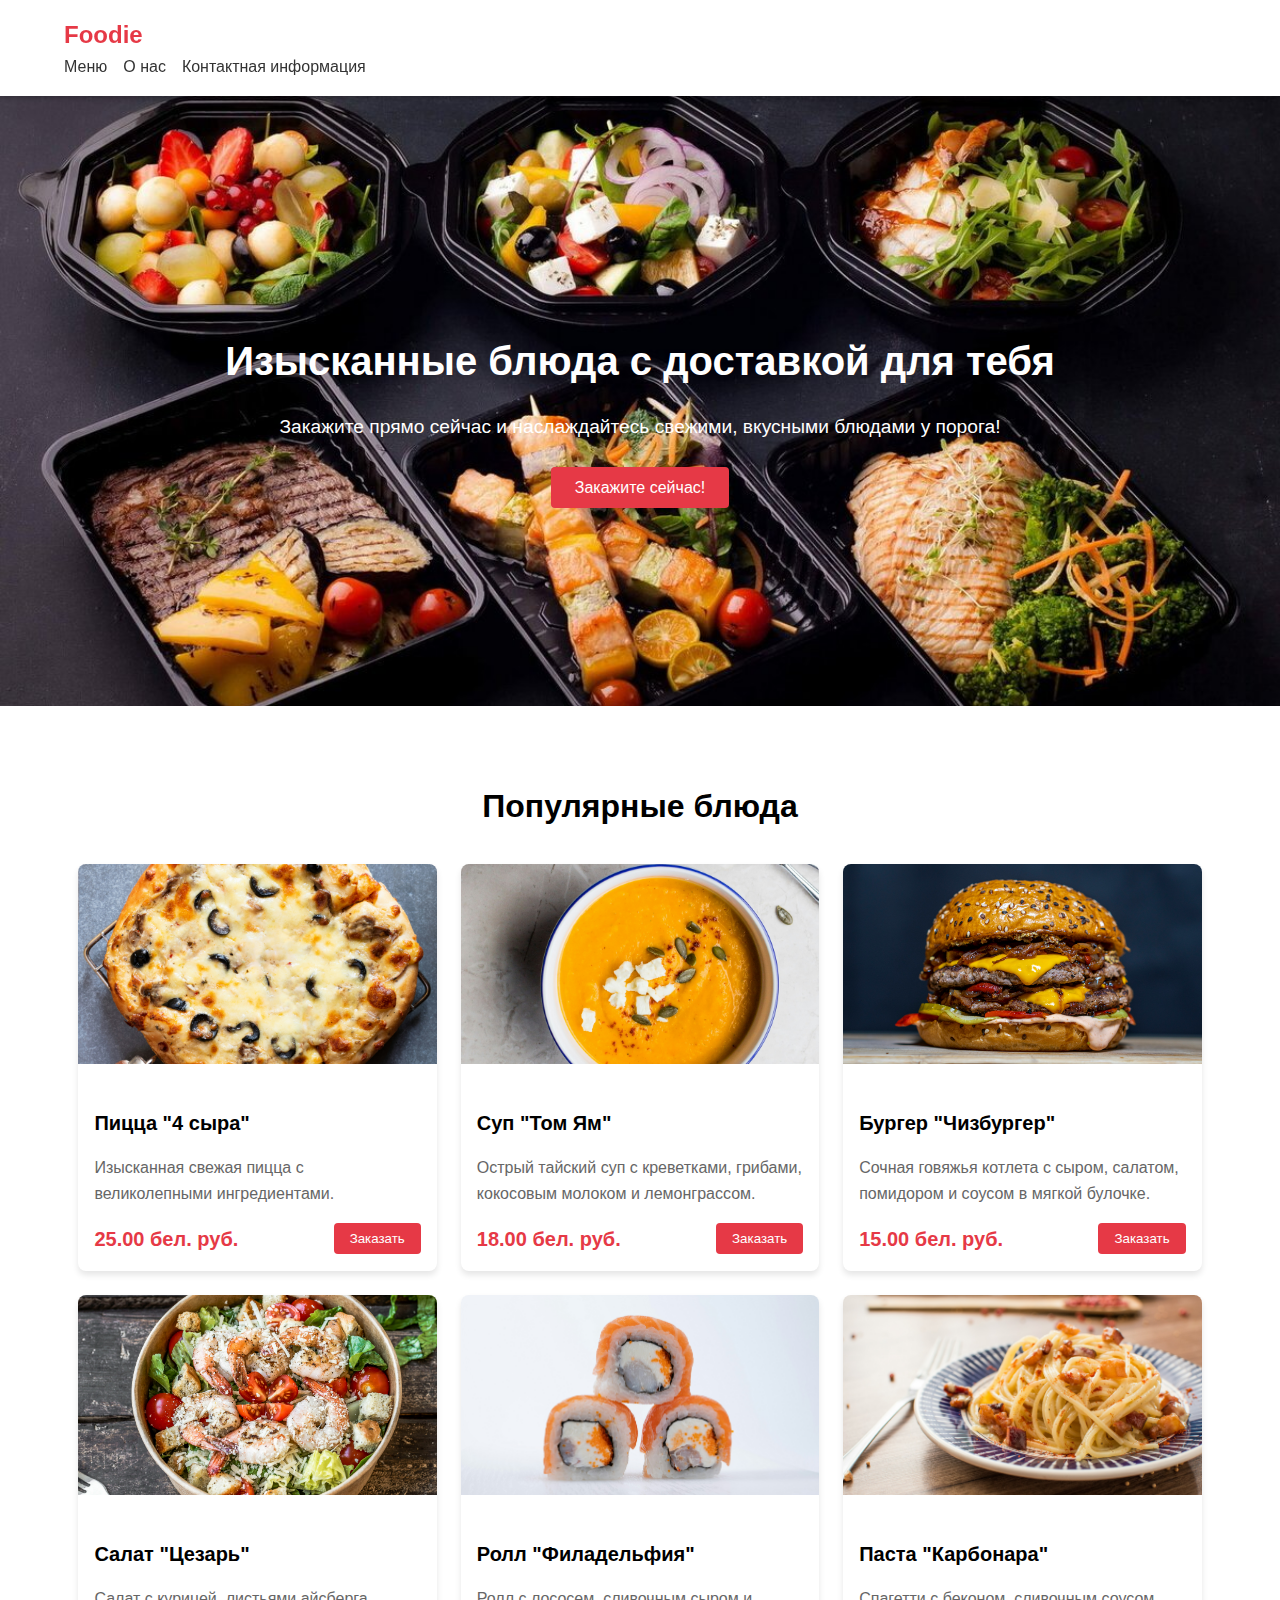
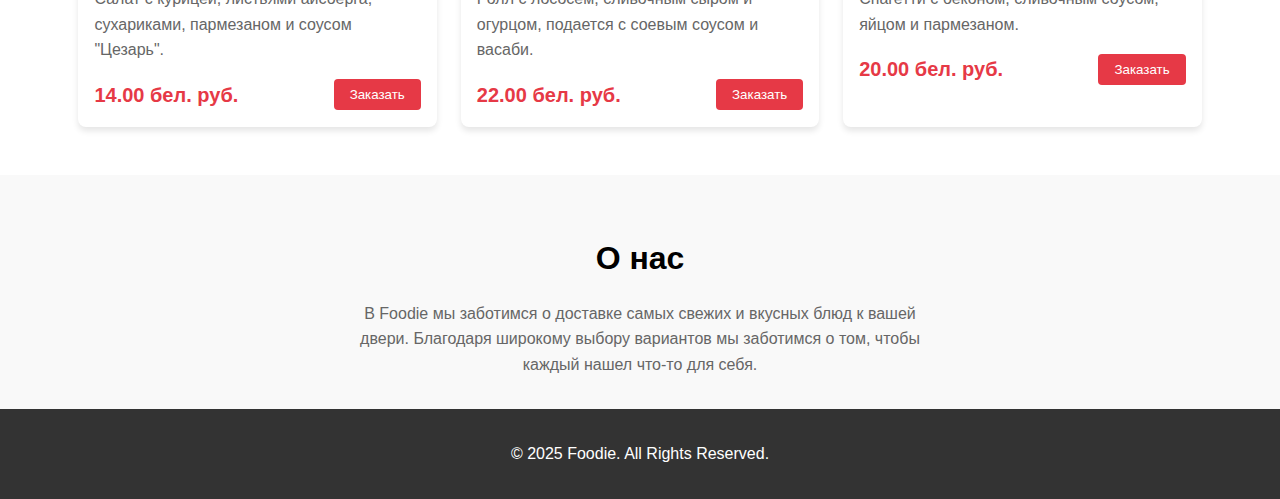
==== website/index.html @ 25d81d18 "Добавлена иконка и подключена к файлу html" ====
<!DOCTYPE html>
<html lang="en">
<head>
    <meta charset="UTF-8">
    <meta name="viewport" content="width=device-width, initial-scale=1.0">
    <title>Доставка еды</title>
    <link rel="stylesheet" href="style.css">
    <link rel="icon" href="favicon.ico" type="image/x-icon">
</head>
<body class="bg-gray-50 font-sans"><!---->
    <!-- Header -->
    <header class="header">
        <div class="container">
            <a href="#" class="logo">Foodie</a>
            <nav class="nav">
                <a href="#menu">Меню</a>
                <a href="#about">О нас</a>
                <a href="#contact">Контактная информация</a>
            </nav>

            
            <!--<a href="#" class="menu-btn">Menu</a>-->
        </div>
    </header>

    <!-- Hero Section -->
    <section class="hero">
        <div class="container">
            <h1>Изысканные блюда с доставкой для тебя</h1>
            <p>Закажите прямо сейчас и наслаждайтесь свежими, вкусными блюдами у порога!</p>
            <a href="#menu" class="order-now">Закажите сейчас!</a>
        </div>
    </section>

    <!-- Popular Dishes -->
    <section id="menu" class="popular-dishes">
        <div class="container">
            <h2>Популярные блюда</h2>
            <div class="dishes-grid">
                <!-- Card Example -->
                <div class="card">
                    <img src="/website/assets/images/cheese_pizza.jpg" alt='Пицца "4 сыра"'>
                    <div class="card-content">
                        <h3>Пицца "4 сыра"</h3>
                        <p>Изысканная свежая пицца с великолепными ингредиентами.</p>
                        <div class="card-footer">
                            <span class="price">25.00 бел. руб.</span>
                            <button class="add-to-cart">Заказать</button>
                        </div>
                    </div>
                </div>

                <div class="card">
                    <img src="/website/assets/images/tom_yam_soup.jpg" alt='Суп "Том Ям"'>
                    <div class="card-content">
                        <h3>Суп "Том Ям"</h3>
                        <p>Острый тайский суп с креветками, грибами, кокосовым молоком и лемонграссом.</p>
                        <div class="card-footer">
                            <span class="price">18.00 бел. руб.</span>
                            <button class="add-to-cart">Заказать</button>
                        </div>
                    </div>
                </div>

                <div class="card">
                    <img src="/website/assets/images/cheeseburger.jpg" alt='Бургер "Чизбургер"'>
                    <div class="card-content">
                        <h3>Бургер "Чизбургер"</h3>
                        <p>Сочная говяжья котлета с сыром, салатом, помидором и соусом в мягкой булочке.</p>
                        <div class="card-footer">
                            <span class="price">15.00 бел. руб.</span>
                            <button class="add-to-cart">Заказать</button>
                        </div>
                    </div>
                </div>
                <div class="card">
                    <img src="/website/assets/images/caesar_salad.jpg" alt='Салат "Цезарь"'>
                    <div class="card-content">
                        <h3>Салат "Цезарь"</h3>
                        <p>Салат с курицей, листьями айсберга, сухариками, пармезаном и соусом "Цезарь".</p>
                        <div class="card-footer">
                            <span class="price">14.00 бел. руб.</span>
                            <button class="add-to-cart">Заказать</button>
                        </div>
                    </div>
                </div>
                <div class="card">
                    <img src="/website/assets/images/philadelphia.jpg" alt='Ролл "Филадельфия"'>
                    <div class="card-content">
                        <h3>Ролл "Филадельфия"</h3>
                        <p>Ролл с лососем, сливочным сыром и огурцом, подается с соевым соусом и васаби.</p>
                        <div class="card-footer">
                            <span class="price">22.00 бел. руб.</span>
                            <button class="add-to-cart">Заказать</button>
                        </div>
                    </div>
                </div>
                <div class="card">
                    <img src="/website/assets/images/carbonara.jpg" alt='Паста "Карбонара"'>
                    <div class="card-content">
                        <h3>Паста "Карбонара"</h3>
                        <p>Спагетти с беконом, сливочным соусом, яйцом и пармезаном.</p>
                        <div class="card-footer">
                            <span class="price">20.00 бел. руб.</span>
                            <button class="add-to-cart">Заказать</button>
                        </div>
                    </div>
                </div>
            </div>
        </div>
    </section>

    <!-- About Section -->
    <section id="about" class="about">
        <div class="container">
            <h2>О нас</h2>
            <p>В Foodie мы заботимся о доставке самых свежих и вкусных блюд к вашей двери. Благодаря широкому выбору вариантов мы заботимся о том, чтобы каждый нашел что-то для себя.</p>
        </div>
    </section>

    <!-- Footer -->
    <footer class="footer">
        <div class="container">
            <p>&copy; 2025 Foodie. All Rights Reserved.</p>
        </div>
    </footer>
</body>
</html>
---- website/style.css ----
/* General Styles */
body {
    margin: 0;
    font-family: Arial, sans-serif;
    line-height: 1.6;
    background-color: #f9f9f9;
}

.container {
    width: 90%;
    max-width: 1200px;
    margin: 0 auto;
}

/* Header */
.header {
    background-color: #fff;
    box-shadow: 0 2px 4px rgba(0, 0, 0, 0.2);
    position: sticky;
    top: 0;
    z-index: 1000;
    padding: 1rem 0;
}

.header .logo {
    font-size: 1.5rem;
    font-weight: bold;
    color: #e63946;
    text-decoration: none;
}

.header .nav {
    display: flex;
    gap: 1rem;
}

.header .nav a {
    text-decoration: none;
    color: #333;
    transition: color 0.3s;
}

.header .nav a:hover {
    color: #e63946;
}

.header .menu-btn {
    display: none;
    background-color: #e63946;
    color: #fff;
    padding: 0.5rem 1rem;
    border-radius: 4px;
    text-decoration: none;
}

.account{
    display: fles;
    float: right;
}

/* Hero Section */
.hero {
    background: url('assets/images/main.jpg') no-repeat center center/cover; /*no-repeat center center/cover*/
    color: #fff;
    text-align: center;
    padding: 5rem 1rem;
    height: 50vh;
    display: flex;
    flex-direction: column;
    justify-content: center;
    align-items: center;
}

.hero h1 {
    font-size: 2.5rem;
    margin-bottom: 1rem;
}

.hero p {
    font-size: 1.2rem;
    margin-bottom: 2rem;
}

.hero .order-now {
    background-color: #e63946;
    color: #fff;
    padding: 0.75rem 1.5rem;
    border-radius: 4px;
    text-decoration: none;
    font-size: 1rem;
    transition: background-color 0.3s;
}

.hero .order-now:hover {
    background-color: #d62839;
}

/* Popular Dishes */
.popular-dishes {
    padding: 3rem 1rem;
    background-color: #fff;
}

.popular-dishes h2 {
    text-align: center;
    font-size: 2rem;
    margin-bottom: 2rem;
}

.dishes-grid {
    display: grid;
    grid-template-columns: repeat(auto-fit, minmax(300px, 1fr));
    gap: 1.5rem;
}

.card {
    background: #fff;
    box-shadow: 0 4px 6px rgba(0, 0, 0, 0.1);
    border-radius: 8px;
    overflow: hidden;
    transition: transform 0.3s;
}

.card:hover {
    transform: scale(1.05);
}

.card img {
    width: 100%;
    height: 200px;
    object-fit: cover;
}

.card-content {
    padding: 1rem;
}

.card-content h3 {
    font-size: 1.25rem;
    margin-bottom: 0.5rem;
}

.card-content p {
    color: #666;
    margin-bottom: 1rem;
}

.card-footer {
    display: flex;
    justify-content: space-between;
    align-items: center;
}

.card-footer .price {
    color: #e63946;
    font-weight: bold;
    font-size: 1.25rem;
}

.card-footer .add-to-cart {
    background-color: #e63946;
    color: #fff;
    padding: 0.5rem 1rem;
    border-radius: 4px;
    border: none;
    cursor: pointer;
    transition: background-color 0.3s;
}

.card-footer .add-to-cart:hover {
    background-color: #d62839;
}

/* About Section */
.about {
    padding: 2rem 1rem;
    background-color: #f9f9f9;
    text-align: center;
}

.about h2 {
    font-size: 2rem;
    margin-bottom: 1rem;
}

.about p {
    color: #666;
    max-width: 600px;
    margin: 0 auto;
}

/* Footer */
.footer {
    background-color: #333;
    color: #fff;
    padding: 1rem 0;
    text-align: center;
}
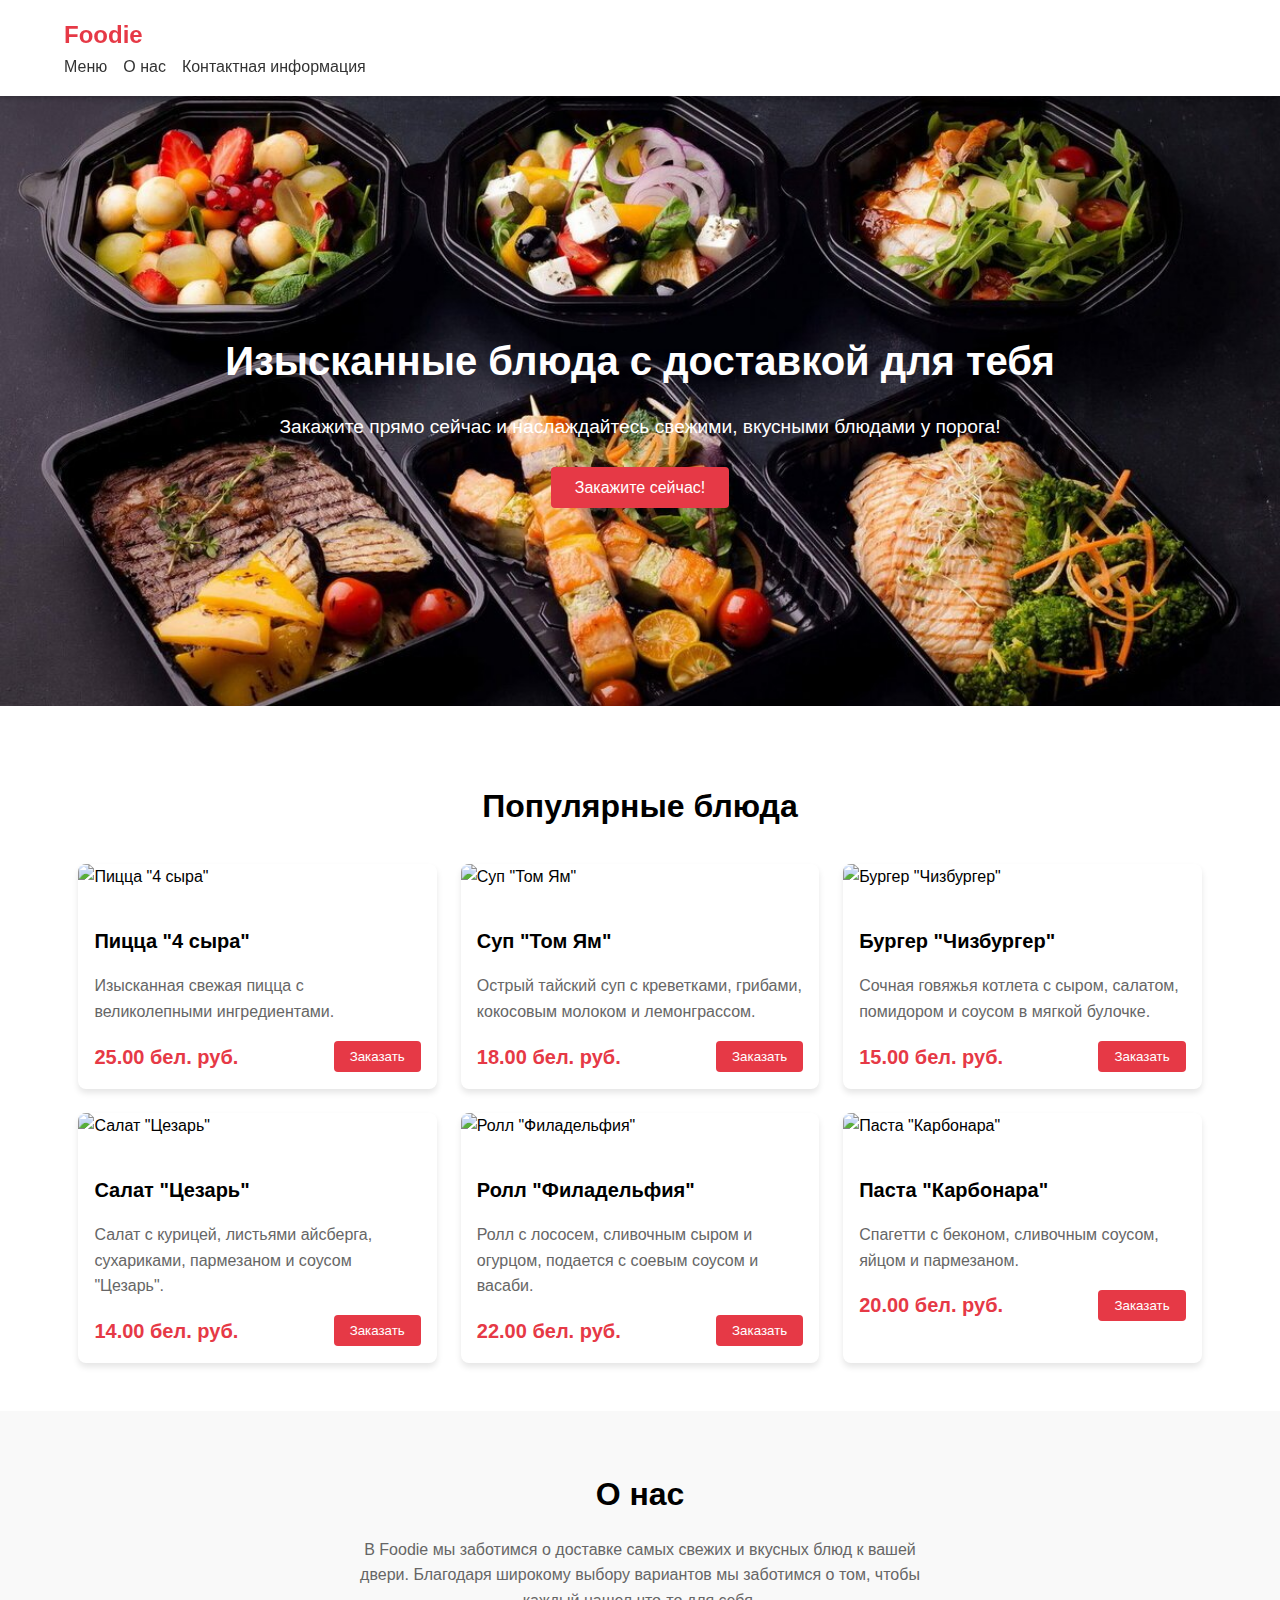
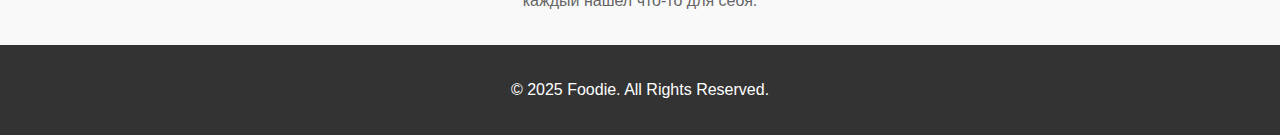
==== commit 1452eaa9: "Создание меню блюд без категорий просто подряд" ====
--- a/website/index.html
+++ b/website/index.html
@@ -6,6 +6,7 @@
     <title>Доставка еды</title>
     <link rel="stylesheet" href="style.css">
     <link rel="icon" href="favicon.ico" type="image/x-icon">
+    
 </head>
 <body class="bg-gray-50 font-sans"><!---->
     <!-- Header -->
@@ -13,7 +14,7 @@
         <div class="container">
             <a href="#" class="logo">Foodie</a>
             <nav class="nav">
-                <a href="#menu">Меню</a>
+                <a href="menu.html">Меню</a> <!-- Ссылка на другой HTML-файл -->
                 <a href="#about">О нас</a>
                 <a href="#contact">Контактная информация</a>
             </nav>
@@ -39,7 +40,8 @@
             <div class="dishes-grid">
                 <!-- Card Example -->
                 <div class="card">
-                    <img src="/website/assets/images/cheese_pizza.jpg" alt='Пицца "4 сыра"'>
+                    <img src="../assets/images/cheese_pizza.jpg" alt='Пицца "4 сыра"'>
+                    
                     <div class="card-content">
                         <h3>Пицца "4 сыра"</h3>
                         <p>Изысканная свежая пицца с великолепными ингредиентами.</p>
@@ -51,7 +53,7 @@
                 </div>
 
                 <div class="card">
-                    <img src="/website/assets/images/tom_yam_soup.jpg" alt='Суп "Том Ям"'>
+                    <img src="../assets/images/tom_yam_soup.jpg" alt='Суп "Том Ям"'>
                     <div class="card-content">
                         <h3>Суп "Том Ям"</h3>
                         <p>Острый тайский суп с креветками, грибами, кокосовым молоком и лемонграссом.</p>
@@ -63,7 +65,7 @@
                 </div>
 
                 <div class="card">
-                    <img src="/website/assets/images/cheeseburger.jpg" alt='Бургер "Чизбургер"'>
+                    <img src="../assets/images/cheeseburger.jpg" alt='Бургер "Чизбургер"'>
                     <div class="card-content">
                         <h3>Бургер "Чизбургер"</h3>
                         <p>Сочная говяжья котлета с сыром, салатом, помидором и соусом в мягкой булочке.</p>
@@ -74,7 +76,7 @@
                     </div>
                 </div>
                 <div class="card">
-                    <img src="/website/assets/images/caesar_salad.jpg" alt='Салат "Цезарь"'>
+                    <img src="../assets/images/caesar_salad.jpg" alt='Салат "Цезарь"'>
                     <div class="card-content">
                         <h3>Салат "Цезарь"</h3>
                         <p>Салат с курицей, листьями айсберга, сухариками, пармезаном и соусом "Цезарь".</p>
@@ -85,7 +87,7 @@
                     </div>
                 </div>
                 <div class="card">
-                    <img src="/website/assets/images/philadelphia.jpg" alt='Ролл "Филадельфия"'>
+                    <img src="../assets/images/philadelphia.jpg" alt='Ролл "Филадельфия"'>
                     <div class="card-content">
                         <h3>Ролл "Филадельфия"</h3>
                         <p>Ролл с лососем, сливочным сыром и огурцом, подается с соевым соусом и васаби.</p>
@@ -96,7 +98,7 @@
                     </div>
                 </div>
                 <div class="card">
-                    <img src="/website/assets/images/carbonara.jpg" alt='Паста "Карбонара"'>
+                    <img src="../assets/images/carbonara.jpg" alt='Паста "Карбонара"'>
                     <div class="card-content">
                         <h3>Паста "Карбонара"</h3>
                         <p>Спагетти с беконом, сливочным соусом, яйцом и пармезаном.</p>
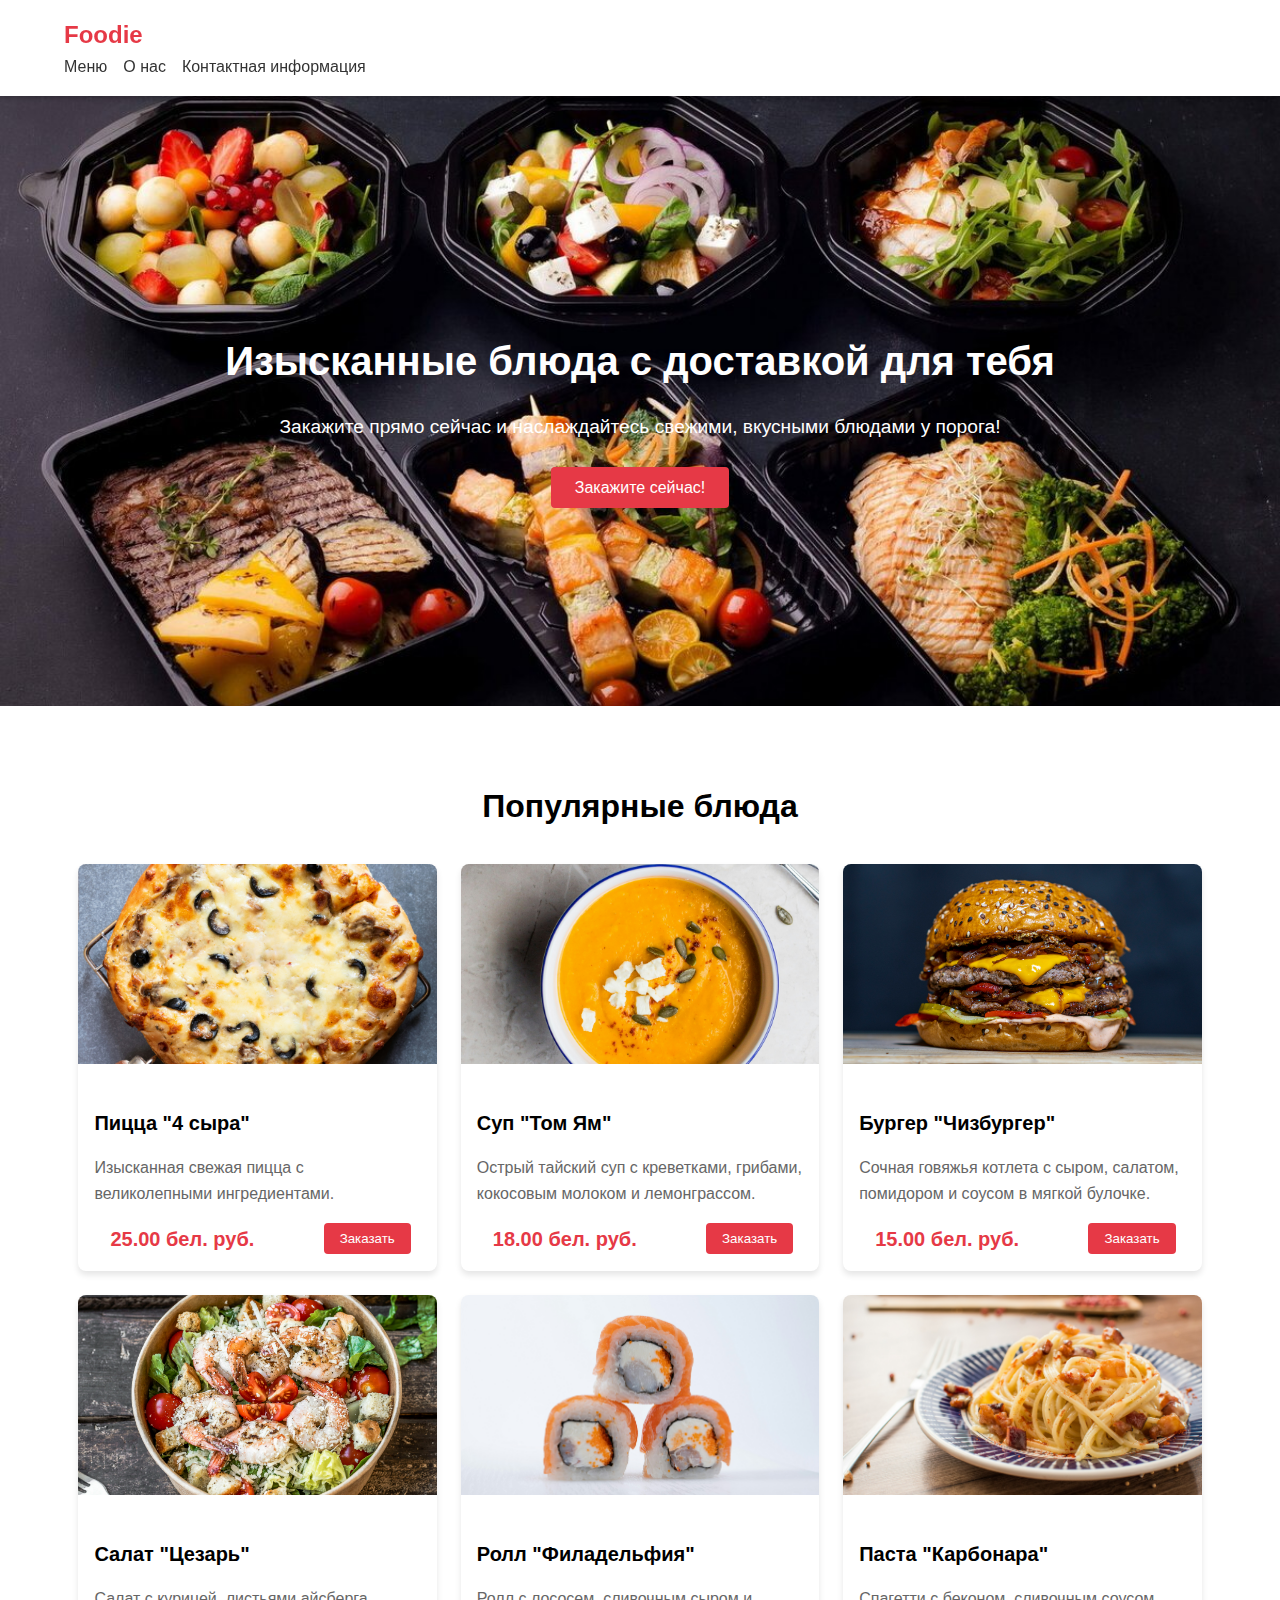
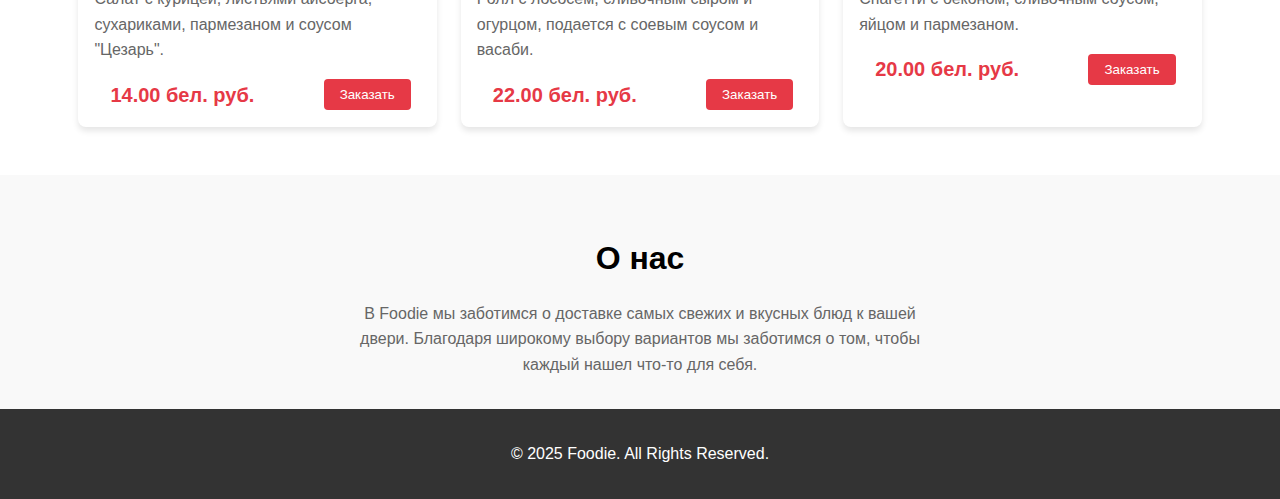
==== commit 5c3e0692: "Добавление контейнеров для элементов корзины" ====
--- a/website/index.html
+++ b/website/index.html
@@ -14,12 +14,10 @@
         <div class="container">
             <a href="#" class="logo">Foodie</a>
             <nav class="nav">
-                <a href="menu.html">Меню</a> <!-- Ссылка на другой HTML-файл -->
+                <a href="../website/pages/menu.html">Меню</a> <!-- Ссылка на другой HTML-файл -->
                 <a href="#about">О нас</a>
                 <a href="#contact">Контактная информация</a>
             </nav>
-
-            
             <!--<a href="#" class="menu-btn">Menu</a>-->
         </div>
     </header>
@@ -40,7 +38,7 @@
             <div class="dishes-grid">
                 <!-- Card Example -->
                 <div class="card">
-                    <img src="../assets/images/cheese_pizza.jpg" alt='Пицца "4 сыра"'>
+                    <img src="../website/assets/images/cheese_pizza.jpg" alt='Пицца "4 сыра"'>
                     
                     <div class="card-content">
                         <h3>Пицца "4 сыра"</h3>
@@ -53,7 +51,7 @@
                 </div>
 
                 <div class="card">
-                    <img src="../assets/images/tom_yam_soup.jpg" alt='Суп "Том Ям"'>
+                    <img src="../website/assets/images/tom_yam_soup.jpg" alt='Суп "Том Ям"'>
                     <div class="card-content">
                         <h3>Суп "Том Ям"</h3>
                         <p>Острый тайский суп с креветками, грибами, кокосовым молоком и лемонграссом.</p>
@@ -65,7 +63,7 @@
                 </div>
 
                 <div class="card">
-                    <img src="../assets/images/cheeseburger.jpg" alt='Бургер "Чизбургер"'>
+                    <img src="../website/assets/images/cheeseburger.jpg" alt='Бургер "Чизбургер"'>
                     <div class="card-content">
                         <h3>Бургер "Чизбургер"</h3>
                         <p>Сочная говяжья котлета с сыром, салатом, помидором и соусом в мягкой булочке.</p>
@@ -76,7 +74,7 @@
                     </div>
                 </div>
                 <div class="card">
-                    <img src="../assets/images/caesar_salad.jpg" alt='Салат "Цезарь"'>
+                    <img src="../website/assets/images/caesar_salad.jpg" alt='Салат "Цезарь"'>
                     <div class="card-content">
                         <h3>Салат "Цезарь"</h3>
                         <p>Салат с курицей, листьями айсберга, сухариками, пармезаном и соусом "Цезарь".</p>
@@ -87,7 +85,7 @@
                     </div>
                 </div>
                 <div class="card">
-                    <img src="../assets/images/philadelphia.jpg" alt='Ролл "Филадельфия"'>
+                    <img src="../website/assets/images/philadelphia.jpg" alt='Ролл "Филадельфия"'>
                     <div class="card-content">
                         <h3>Ролл "Филадельфия"</h3>
                         <p>Ролл с лососем, сливочным сыром и огурцом, подается с соевым соусом и васаби.</p>
@@ -98,7 +96,7 @@
                     </div>
                 </div>
                 <div class="card">
-                    <img src="../assets/images/carbonara.jpg" alt='Паста "Карбонара"'>
+                    <img src="../website/assets/images/carbonara.jpg" alt='Паста "Карбонара"'>
                     <div class="card-content">
                         <h3>Паста "Карбонара"</h3>
                         <p>Спагетти с беконом, сливочным соусом, яйцом и пармезаном.</p>
--- a/website/style.css
+++ b/website/style.css
@@ -149,6 +149,7 @@
     display: flex;
     justify-content: space-between;
     align-items: center;
+    margin: 0 10px 0 1rem; /* Отступ снизу 10px, слева и справа 10px */
 }
 
 .card-footer .price {
@@ -196,3 +197,4 @@
     padding: 1rem 0;
     text-align: center;
 }
+
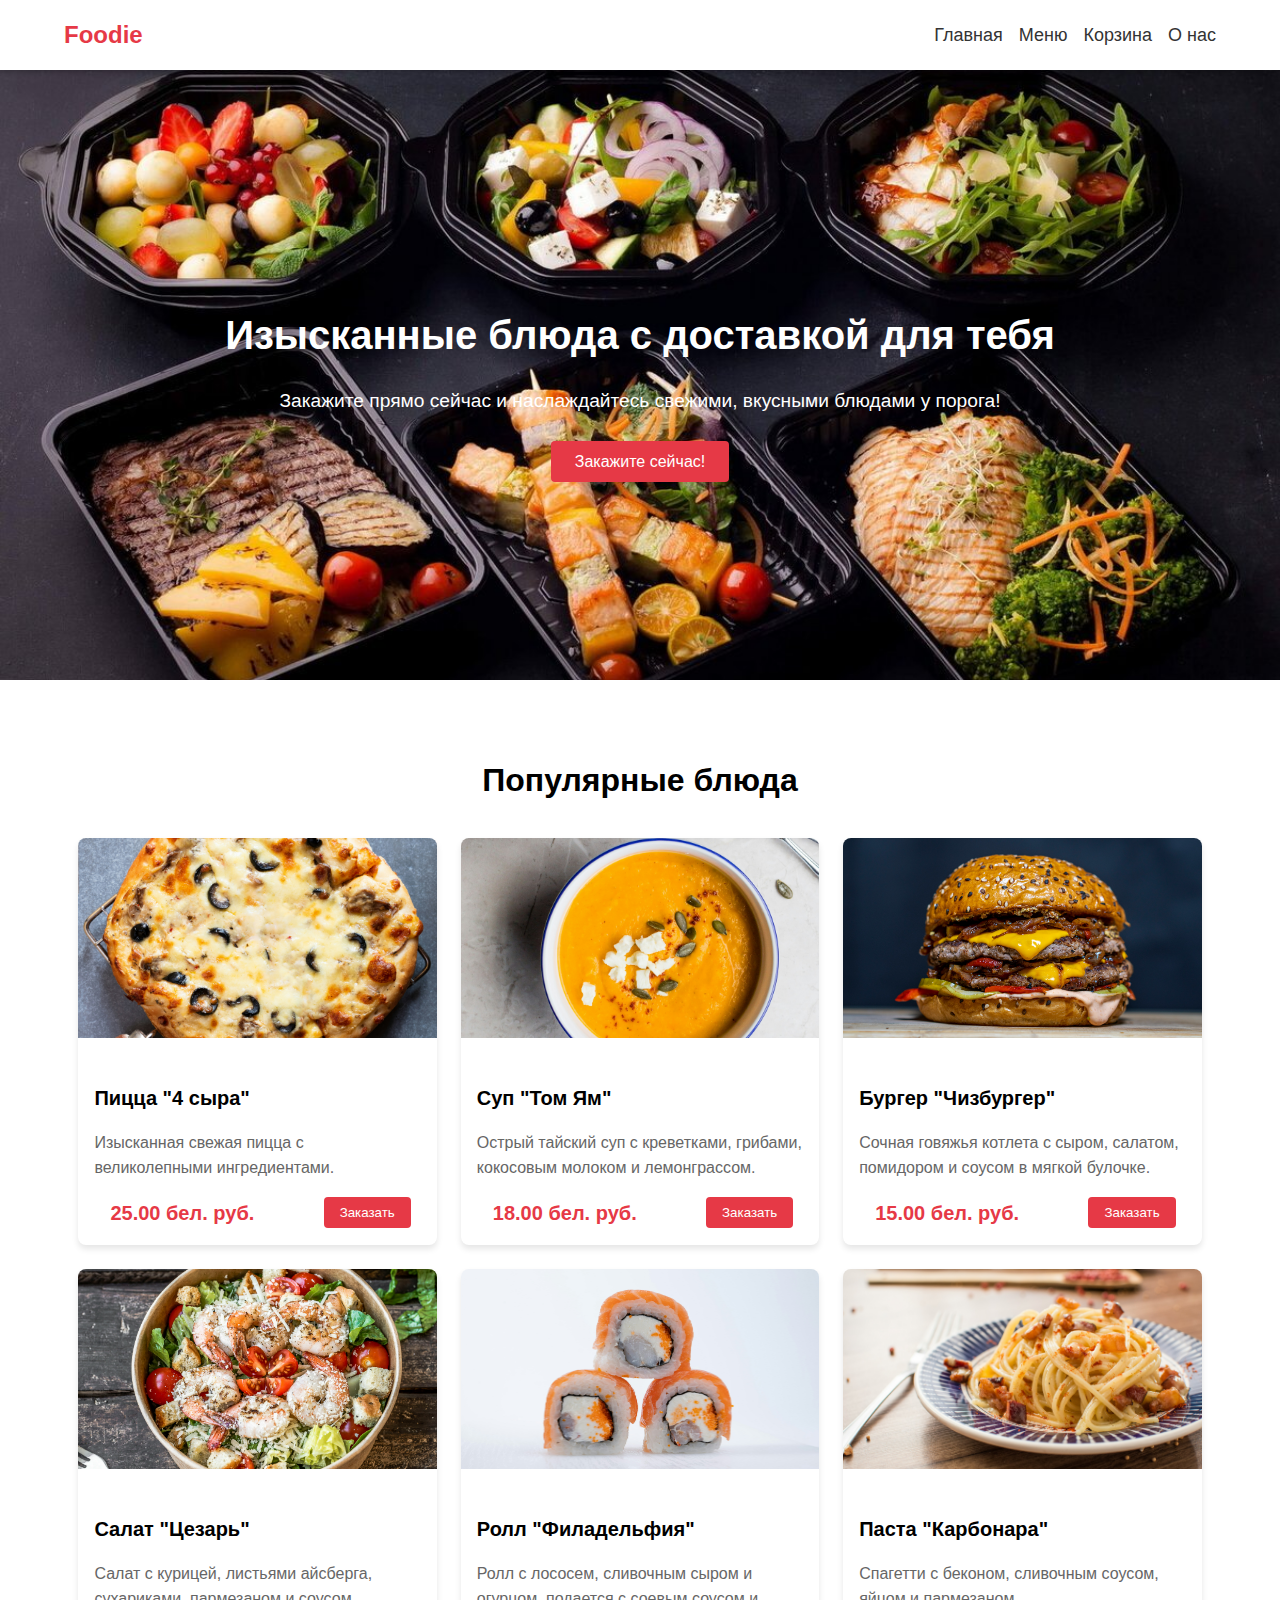
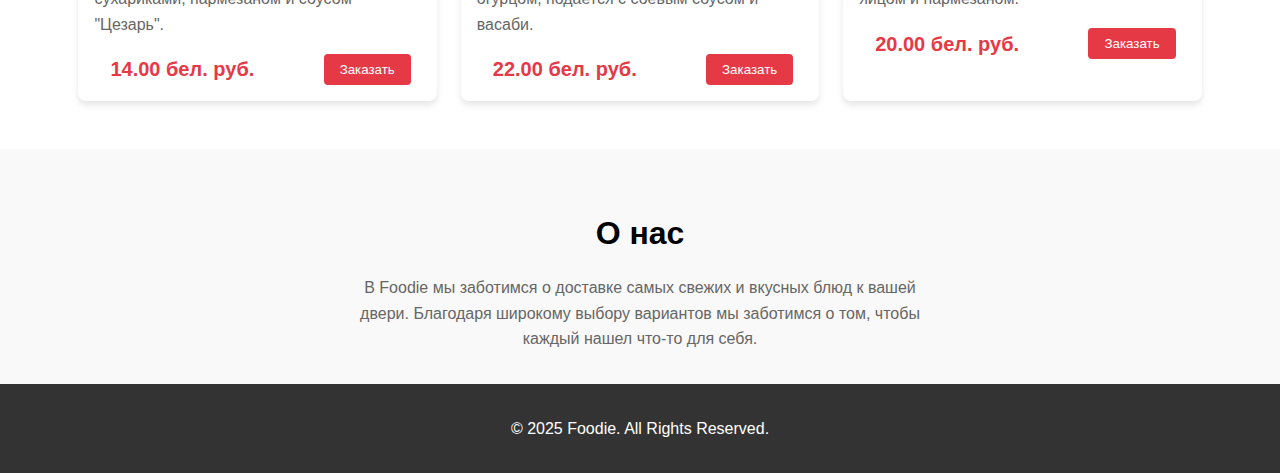
==== commit 192ed33b: "Обновление меню." ====
--- a/website/index.html
+++ b/website/index.html
@@ -12,13 +12,22 @@
     <!-- Header -->
     <header class="header">
         <div class="container">
-            <a href="#" class="logo">Foodie</a>
+
+            <!-- Навигация -->
             <nav class="nav">
-                <a href="../website/pages/menu.html">Меню</a> <!-- Ссылка на другой HTML-файл -->
-                <a href="#about">О нас</a>
-                <a href="#contact">Контактная информация</a>
+                <a href="../index.html" class="logo">Foodie</a>
+                <input id="menu__toggle" type="checkbox" />
+                <label class="menu__btn" for="menu__toggle">
+                    <span></span>
+                </label>
+                <ul class="menu__box">
+                    <li><a class="menu__item" href="/website/index.html">Главная</a></li>
+                    <li><a class="menu__item" href="/website/pages/menu.html">Меню</a></li>
+                    <li><a class="menu__item" href="/website/pages/shoppingBasket.html">Корзина</a></li>
+                    <li><a class="menu__item" href="#about">О нас</a></li>
+                </ul>
             </nav>
-            <!--<a href="#" class="menu-btn">Menu</a>-->
+
         </div>
     </header>
 
@@ -27,7 +36,7 @@
         <div class="container">
             <h1>Изысканные блюда с доставкой для тебя</h1>
             <p>Закажите прямо сейчас и наслаждайтесь свежими, вкусными блюдами у порога!</p>
-            <a href="#menu" class="order-now">Закажите сейчас!</a>
+            <a href="/website/pages/menu.html" class="order-now">Закажите сейчас!</a>
         </div>
     </section>
 
--- a/website/style.css
+++ b/website/style.css
@@ -10,6 +10,7 @@
     width: 90%;
     max-width: 1200px;
     margin: 0 auto;
+    justify-content: space-between;
 }
 
 /* Header */
@@ -17,21 +18,26 @@
     background-color: #fff;
     box-shadow: 0 2px 4px rgba(0, 0, 0, 0.2);
     position: sticky;
-    top: 0;
-    z-index: 1000;
     padding: 1rem 0;
-}
-
-.header .logo {
+    display: flex;
+}
+
+.header .nav{
+    display: flex;
+}
+
+.header .nav .menu__box{
+    display: flex;
+    gap: 1rem;
+    align-items: center;
+    margin-left: auto;
+}
+
+.header .nav .logo {
     font-size: 1.5rem;
     font-weight: bold;
     color: #e63946;
     text-decoration: none;
-}
-
-.header .nav {
-    display: flex;
-    gap: 1rem;
 }
 
 .header .nav a {
@@ -198,3 +204,105 @@
     text-align: center;
 }
 
+  /* #menu__toggle{
+    display: none;
+  } */
+   /* Стили для десктопной версии */
+   .menu__box {
+    display: flex;
+    justify-content: flex-end;
+    list-style: none;
+    gap: 30px;
+    margin: 0;
+    padding: 0;
+}
+
+.menu__item {
+    text-decoration: none;
+    font-family: Arial, sans-serif;
+    font-size: 18px;
+    transition: color 0.3s;
+}
+
+/* Скрываем гамбургер на больших экранах */
+.menu__btn,
+#menu__toggle {
+    display: none;
+}
+
+@media (max-width: 575px){
+    
+    .menu__box {
+        display: flex;
+        align-items: flex-start;
+        justify-content: flex-start;
+        flex-direction: column; 
+        position: fixed;
+        padding-top: 25px;
+        top: 0;
+        left: -100%; /* Скрываем за пределами экрана */
+        width: 250px;
+        height: 100%;
+        background: #ffffff;
+        box-shadow: 2px 0 5px rgba(0,0,0,0.2);
+        transition: left 0.3s ease-in-out;
+        z-index: 999;
+    }
+
+    .menu__item {
+        font-size: 20px;
+        color: #333;
+    }
+
+    .menu__btn {
+        display: flex;
+        align-items: center;
+        position: fixed;
+        top: 20px;
+        right: 20px;
+        width: 26px;
+        height: 26px;
+        cursor: pointer;
+        z-index: 1;
+    }
+
+    .menu__btn > span,
+    .menu__btn > span::before,
+    .menu__btn > span::after {
+        display: block;
+        position: absolute;
+        width: 100%;
+        height: 2px;
+        background: #000;
+        transition: all 0.3s;
+    }
+
+    .menu__btn > span::before {
+        content: '';
+        top: -8px;
+    }
+
+    .menu__btn > span::after {
+        content: '';
+        top: 8px;
+    }
+
+    #menu__toggle:checked ~ .menu__btn > span {
+        transform: rotate(45deg);
+    }
+
+    #menu__toggle:checked ~ .menu__btn > span::before {
+        top: 0;
+        transform: rotate(0);
+    }
+
+    #menu__toggle:checked ~ .menu__btn > span::after {
+        top: 0;
+        transform: rotate(90deg);
+    }
+
+    #menu__toggle:checked ~ .menu__box {
+        visibility: visible;
+        left: 0;
+    }
+}
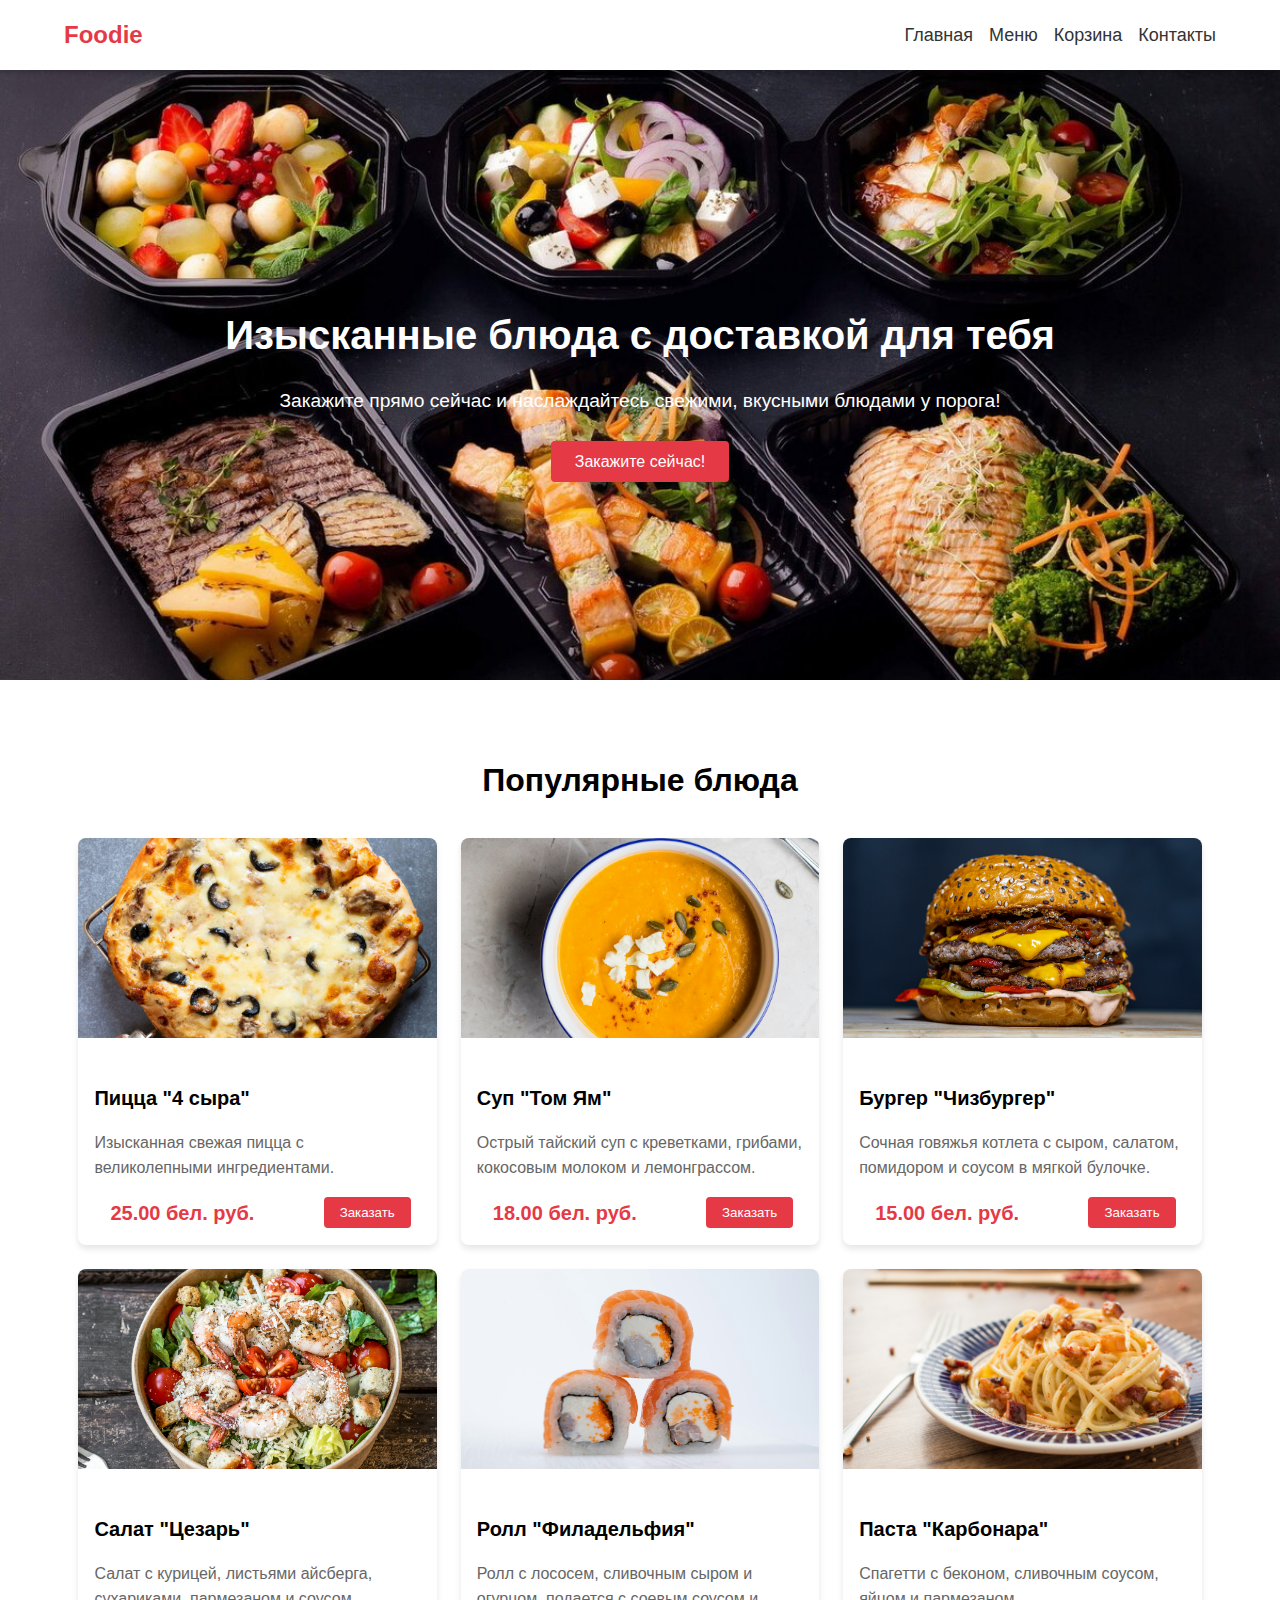
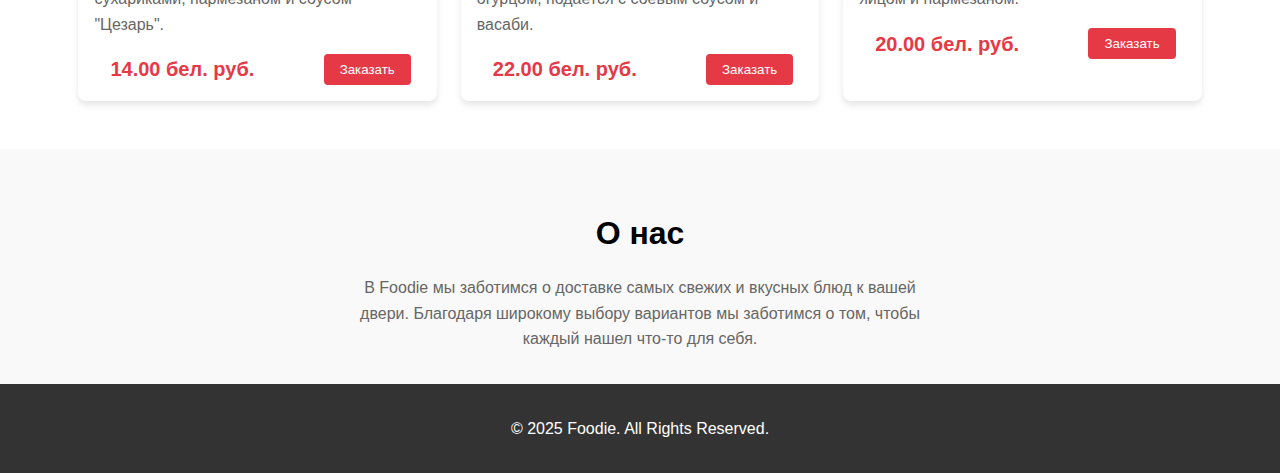
==== commit 8f2aeb4f: "Добавление страницы "Контакты"." ====
--- a/website/index.html
+++ b/website/index.html
@@ -1,5 +1,5 @@
 <!DOCTYPE html>
-<html lang="en">
+<html lang="ru">
 <head>
     <meta charset="UTF-8">
     <meta name="viewport" content="width=device-width, initial-scale=1.0">
@@ -24,7 +24,7 @@
                     <li><a class="menu__item" href="/website/index.html">Главная</a></li>
                     <li><a class="menu__item" href="/website/pages/menu.html">Меню</a></li>
                     <li><a class="menu__item" href="/website/pages/shoppingBasket.html">Корзина</a></li>
-                    <li><a class="menu__item" href="#about">О нас</a></li>
+                    <li><a class="menu__item" href="../pages/contacts.html">Контакты</a></li>
                 </ul>
             </nav>
 
--- a/website/style.css
+++ b/website/style.css
@@ -11,6 +11,10 @@
     max-width: 1200px;
     margin: 0 auto;
     justify-content: space-between;
+}
+
+.container > h1{
+    font-size: 30px;
 }
 
 /* Header */
@@ -305,4 +309,8 @@
         visibility: visible;
         left: 0;
     }
-}
+
+    .container > h1{
+        font-size: 20px;
+    }
+}
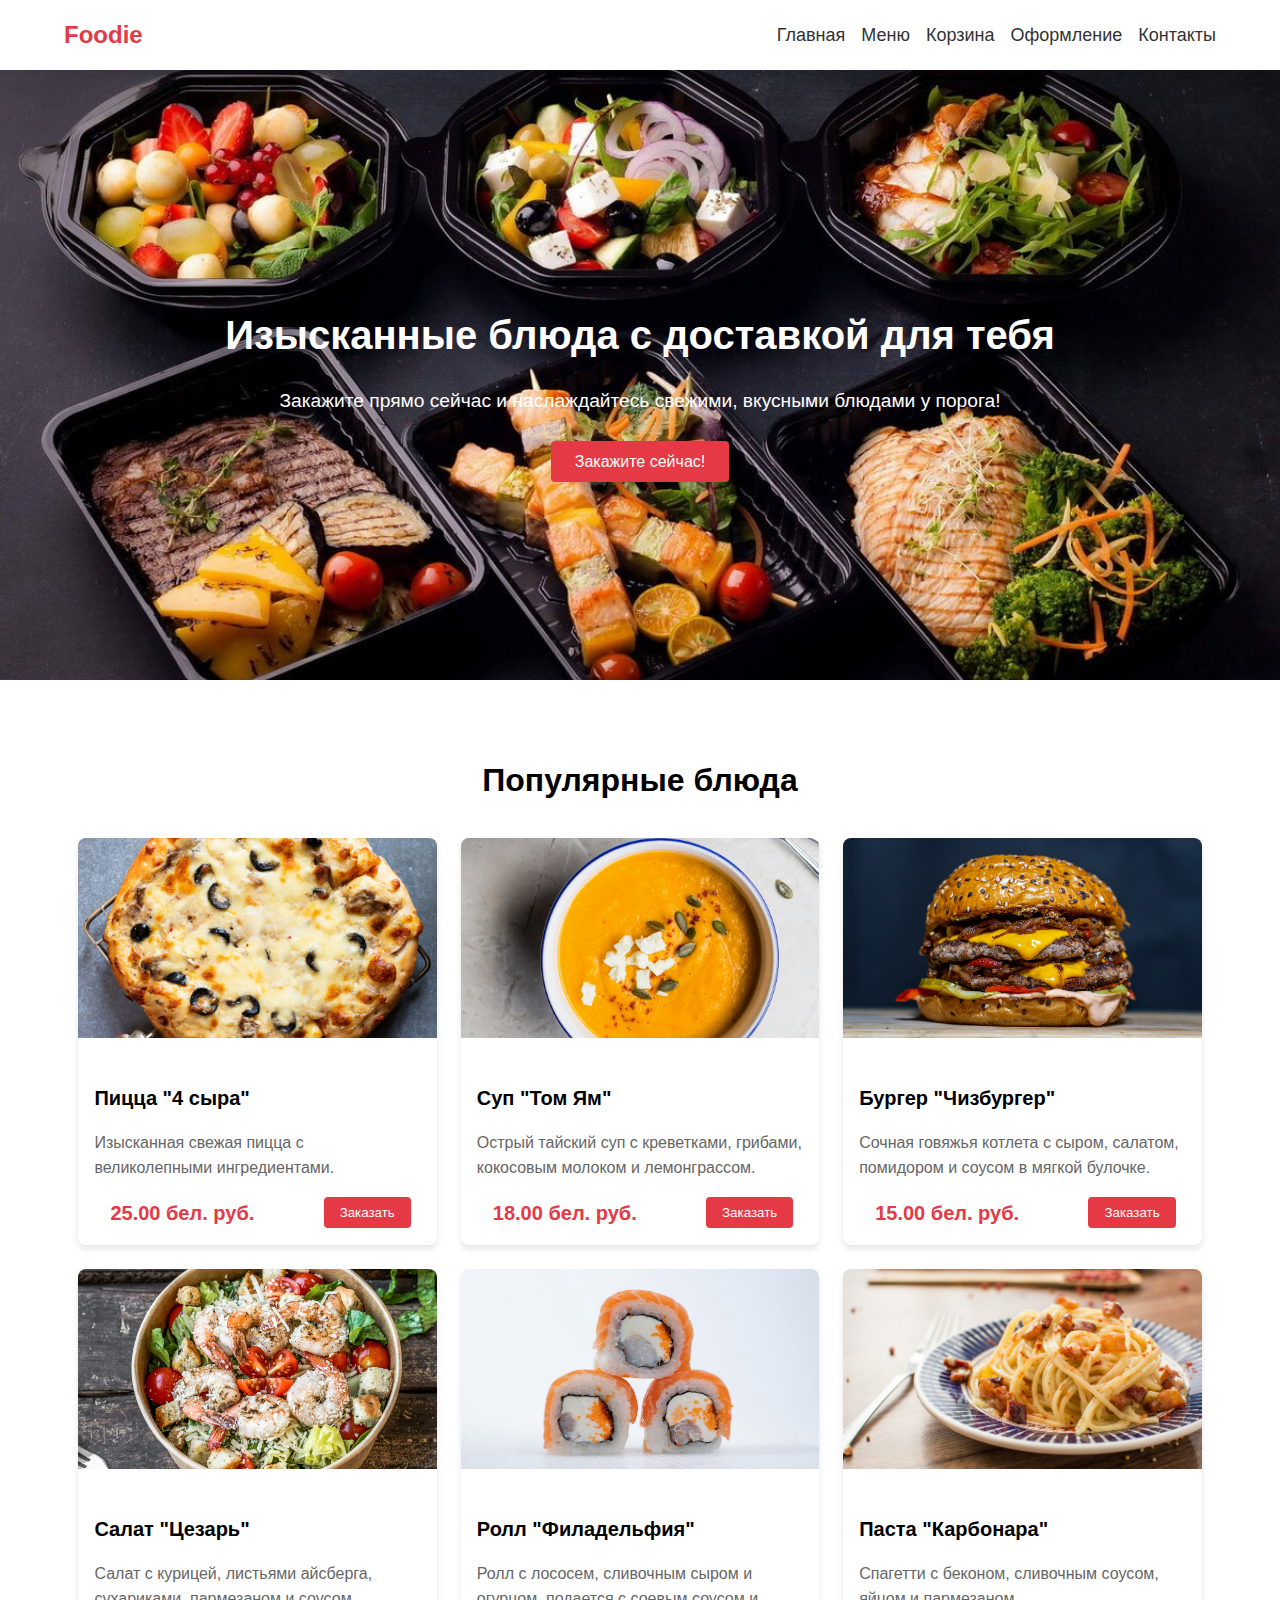
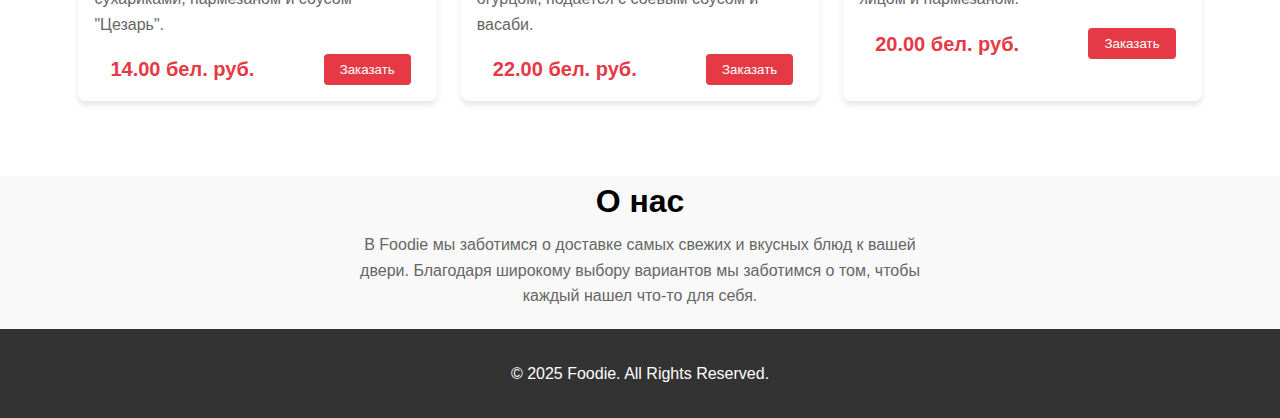
==== commit f16fac3a: "Добавлена страница "Оформление"." ====
--- a/website/index.html
+++ b/website/index.html
@@ -8,9 +8,9 @@
     <link rel="icon" href="favicon.ico" type="image/x-icon">
     
 </head>
-<body class="bg-gray-50 font-sans"><!---->
-    <!-- Header -->
-    <header class="header">
+<body>
+   
+    <div class="header">
         <div class="container">
 
             <!-- Навигация -->
@@ -24,14 +24,14 @@
                     <li><a class="menu__item" href="/website/index.html">Главная</a></li>
                     <li><a class="menu__item" href="/website/pages/menu.html">Меню</a></li>
                     <li><a class="menu__item" href="/website/pages/shoppingBasket.html">Корзина</a></li>
-                    <li><a class="menu__item" href="../pages/contacts.html">Контакты</a></li>
+                    <li><a class="menu__item" href="/website/pages/order.html">Оформление</a></li>
+                    <li><a class="menu__item" href="/website/pages/contacts.html">Контакты</a></li>
                 </ul>
             </nav>
 
         </div>
-    </header>
+    </div>
 
-    <!-- Hero Section -->
     <section class="hero">
         <div class="container">
             <h1>Изысканные блюда с доставкой для тебя</h1>
@@ -40,7 +40,6 @@
         </div>
     </section>
 
-    <!-- Popular Dishes -->
     <section id="menu" class="popular-dishes">
         <div class="container">
             <h2>Популярные блюда</h2>
@@ -119,7 +118,6 @@
         </div>
     </section>
 
-    <!-- About Section -->
     <section id="about" class="about">
         <div class="container">
             <h2>О нас</h2>
@@ -127,7 +125,6 @@
         </div>
     </section>
 
-    <!-- Footer -->
     <footer class="footer">
         <div class="container">
             <p>&copy; 2025 Foodie. All Rights Reserved.</p>
--- a/website/style.css
+++ b/website/style.css
@@ -3,7 +3,7 @@
     margin: 0;
     font-family: Arial, sans-serif;
     line-height: 1.6;
-    background-color: #f9f9f9;
+    background-color: #fff;
 }
 
 .container {
@@ -14,14 +14,13 @@
 }
 
 .container > h1{
-    font-size: 30px;
+    font-size: 25px;
 }
 
 /* Header */
 .header {
     background-color: #fff;
     box-shadow: 0 2px 4px rgba(0, 0, 0, 0.2);
-    position: sticky;
     padding: 1rem 0;
     display: flex;
 }
@@ -64,7 +63,7 @@
 }
 
 .account{
-    display: fles;
+    display: flex;
     float: right;
 }
 
@@ -184,14 +183,14 @@
 
 /* About Section */
 .about {
-    padding: 2rem 1rem;
+    padding-bottom: 20px;
     background-color: #f9f9f9;
     text-align: center;
 }
 
 .about h2 {
     font-size: 2rem;
-    margin-bottom: 1rem;
+    margin-bottom: 5px;
 }
 
 .about p {
@@ -208,11 +207,7 @@
     text-align: center;
 }
 
-  /* #menu__toggle{
-    display: none;
-  } */
-   /* Стили для десктопной версии */
-   .menu__box {
+.menu__box {
     display: flex;
     justify-content: flex-end;
     list-style: none;
@@ -261,7 +256,7 @@
     .menu__btn {
         display: flex;
         align-items: center;
-        position: fixed;
+        position: absolute;
         top: 20px;
         right: 20px;
         width: 26px;
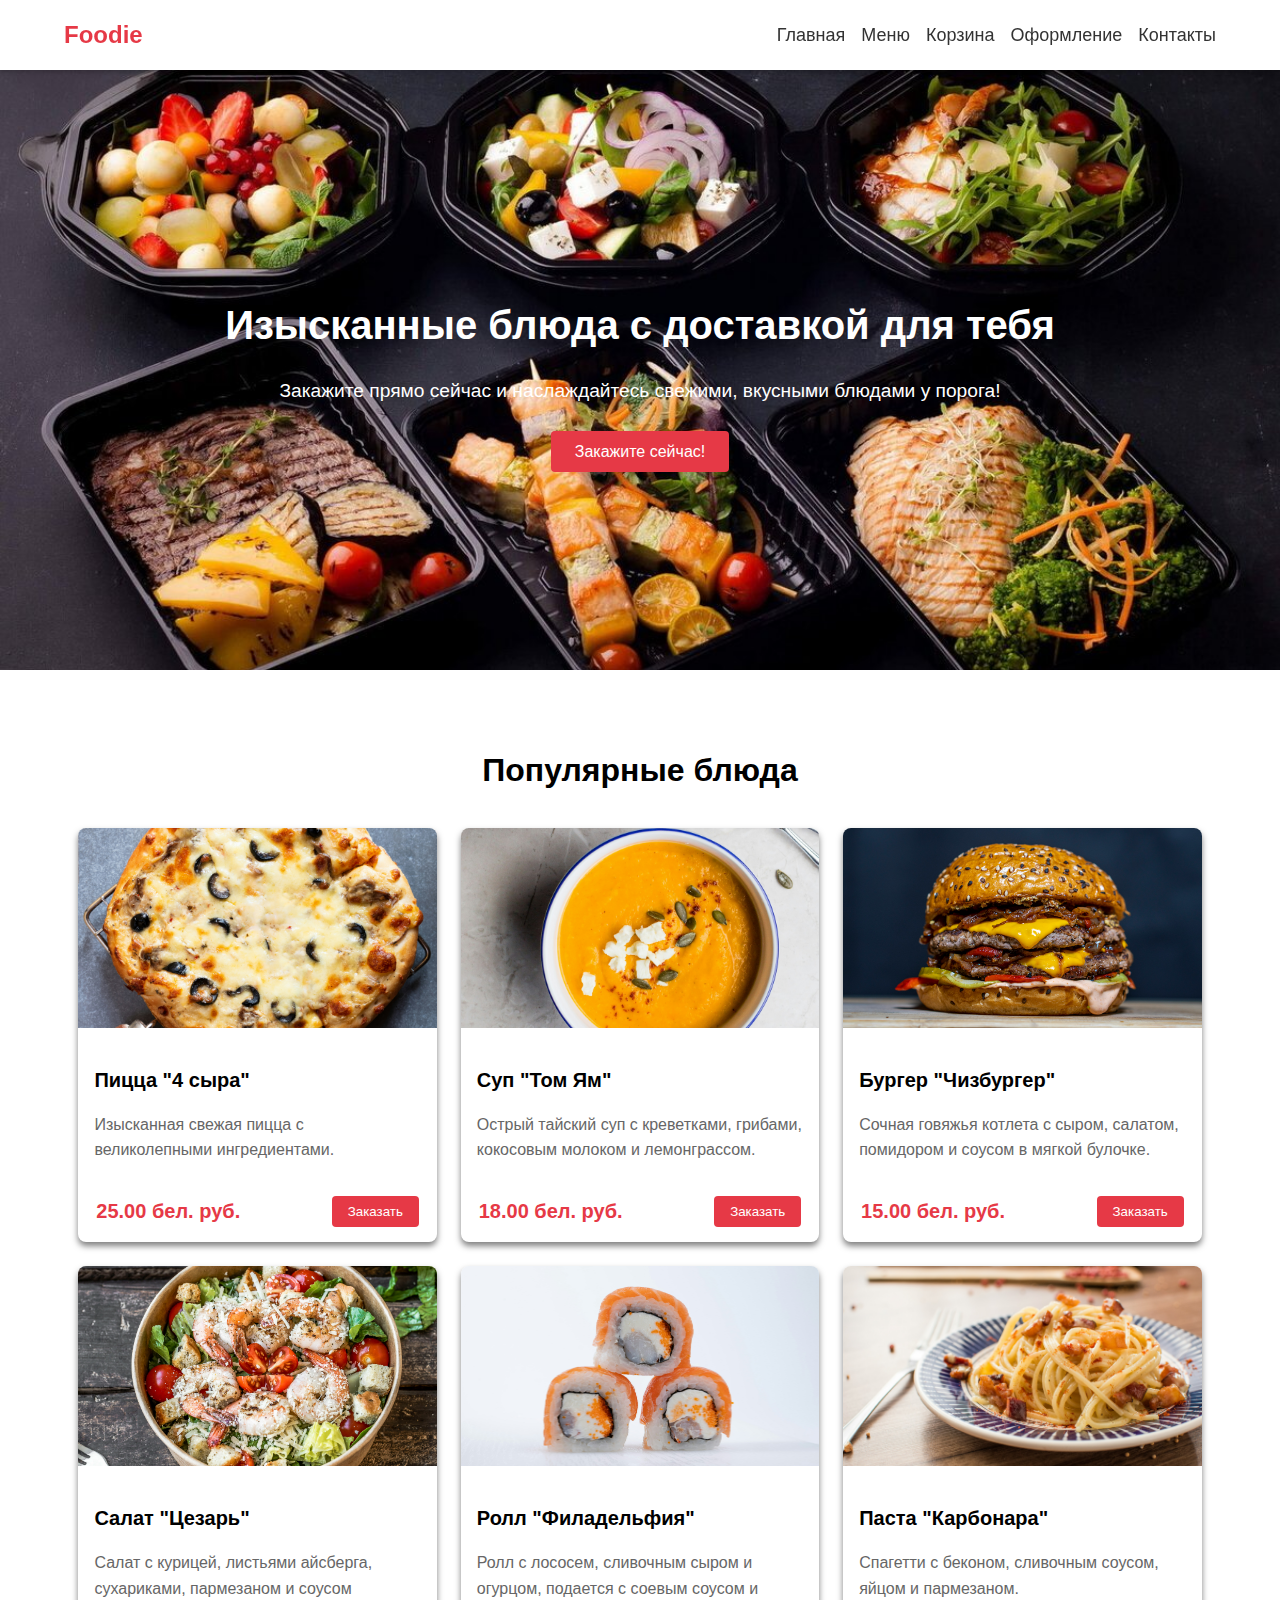
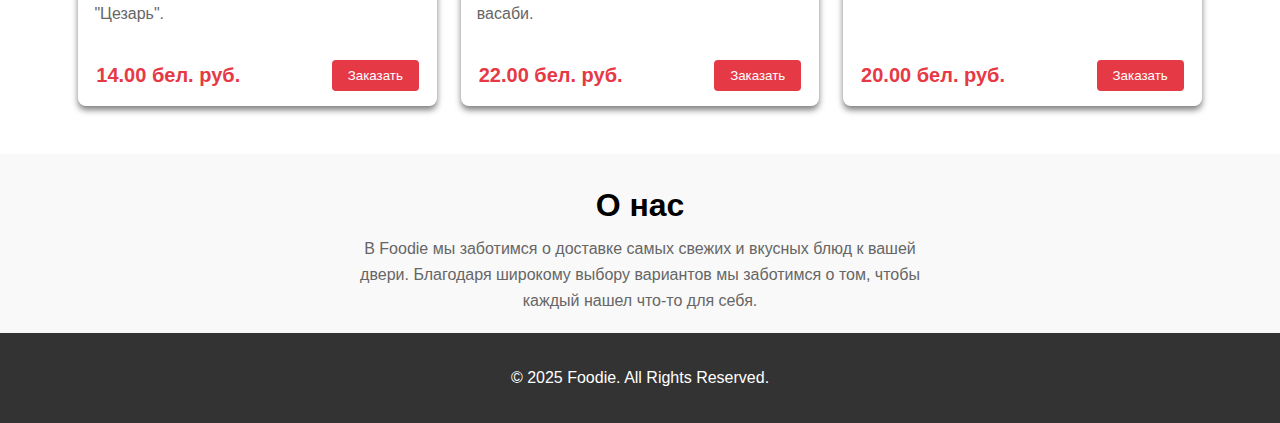
==== commit 977b1693: "Добавил картинки к меню и исправил гланую с кнопкой" ====
--- a/website/index.html
+++ b/website/index.html
@@ -15,17 +15,17 @@
 
             <!-- Навигация -->
             <nav class="nav">
-                <a href="../index.html" class="logo">Foodie</a>
+                <a href="../website/index.html" class="logo">Foodie</a>
                 <input id="menu__toggle" type="checkbox" />
                 <label class="menu__btn" for="menu__toggle">
                     <span></span>
                 </label>
                 <ul class="menu__box">
-                    <li><a class="menu__item" href="/website/index.html">Главная</a></li>
-                    <li><a class="menu__item" href="/website/pages/menu.html">Меню</a></li>
-                    <li><a class="menu__item" href="/website/pages/shoppingBasket.html">Корзина</a></li>
-                    <li><a class="menu__item" href="/website/pages/order.html">Оформление</a></li>
-                    <li><a class="menu__item" href="/website/pages/contacts.html">Контакты</a></li>
+                    <li><a class="menu__item" href="../website/index.html">Главная</a></li>
+                    <li><a class="menu__item" href="../website/pages/menu.html">Меню</a></li>
+                    <li><a class="menu__item" href="../website/pages/shoppingBasket.html">Корзина</a></li>
+                    <li><a class="menu__item" href="../website/pages/order.html">Оформление</a></li>
+                    <li><a class="menu__item" href="../website/pages/contacts.html">Контакты</a></li>
                 </ul>
             </nav>
 
@@ -36,7 +36,7 @@
         <div class="container">
             <h1>Изысканные блюда с доставкой для тебя</h1>
             <p>Закажите прямо сейчас и наслаждайтесь свежими, вкусными блюдами у порога!</p>
-            <a href="/website/pages/menu.html" class="order-now">Закажите сейчас!</a>
+            <a href="../website/pages/menu.html" class="order-now">Закажите сейчас!</a>
         </div>
     </section>
 
@@ -51,10 +51,11 @@
                     <div class="card-content">
                         <h3>Пицца "4 сыра"</h3>
                         <p>Изысканная свежая пицца с великолепными ингредиентами.</p>
-                        <div class="card-footer">
-                            <span class="price">25.00 бел. руб.</span>
-                            <button class="add-to-cart">Заказать</button>
-                        </div>
+                        
+                    </div>
+                    <div class="card-footer">
+                        <span class="price">25.00 бел. руб.</span>
+                        <button class="add-to-cart">Заказать</button>
                     </div>
                 </div>
 
@@ -63,10 +64,11 @@
                     <div class="card-content">
                         <h3>Суп "Том Ям"</h3>
                         <p>Острый тайский суп с креветками, грибами, кокосовым молоком и лемонграссом.</p>
-                        <div class="card-footer">
-                            <span class="price">18.00 бел. руб.</span>
-                            <button class="add-to-cart">Заказать</button>
-                        </div>
+                        
+                    </div>
+                    <div class="card-footer">
+                        <span class="price">18.00 бел. руб.</span>
+                        <button class="add-to-cart">Заказать</button>
                     </div>
                 </div>
 
@@ -75,10 +77,11 @@
                     <div class="card-content">
                         <h3>Бургер "Чизбургер"</h3>
                         <p>Сочная говяжья котлета с сыром, салатом, помидором и соусом в мягкой булочке.</p>
-                        <div class="card-footer">
-                            <span class="price">15.00 бел. руб.</span>
-                            <button class="add-to-cart">Заказать</button>
-                        </div>
+                        
+                    </div>
+                    <div class="card-footer">
+                        <span class="price">15.00 бел. руб.</span>
+                        <button class="add-to-cart">Заказать</button>
                     </div>
                 </div>
                 <div class="card">
@@ -86,10 +89,11 @@
                     <div class="card-content">
                         <h3>Салат "Цезарь"</h3>
                         <p>Салат с курицей, листьями айсберга, сухариками, пармезаном и соусом "Цезарь".</p>
-                        <div class="card-footer">
-                            <span class="price">14.00 бел. руб.</span>
-                            <button class="add-to-cart">Заказать</button>
-                        </div>
+                        
+                    </div>
+                    <div class="card-footer">
+                        <span class="price">14.00 бел. руб.</span>
+                        <button class="add-to-cart">Заказать</button>
                     </div>
                 </div>
                 <div class="card">
@@ -97,10 +101,11 @@
                     <div class="card-content">
                         <h3>Ролл "Филадельфия"</h3>
                         <p>Ролл с лососем, сливочным сыром и огурцом, подается с соевым соусом и васаби.</p>
-                        <div class="card-footer">
-                            <span class="price">22.00 бел. руб.</span>
-                            <button class="add-to-cart">Заказать</button>
-                        </div>
+                        
+                    </div>
+                    <div class="card-footer">
+                        <span class="price">22.00 бел. руб.</span>
+                        <button class="add-to-cart">Заказать</button>
                     </div>
                 </div>
                 <div class="card">
@@ -108,10 +113,11 @@
                     <div class="card-content">
                         <h3>Паста "Карбонара"</h3>
                         <p>Спагетти с беконом, сливочным соусом, яйцом и пармезаном.</p>
-                        <div class="card-footer">
-                            <span class="price">20.00 бел. руб.</span>
-                            <button class="add-to-cart">Заказать</button>
-                        </div>
+                       
+                    </div>
+                    <div class="card-footer">
+                        <span class="price">20.00 бел. руб.</span>
+                        <button class="add-to-cart">Заказать</button>
                     </div>
                 </div>
             </div>
--- a/website/style.css
+++ b/website/style.css
@@ -3,7 +3,9 @@
     margin: 0;
     font-family: Arial, sans-serif;
     line-height: 1.6;
-    background-color: #fff;
+    background-color: #f9f9f9;
+    padding-top: 60px;
+
 }
 
 .container {
@@ -21,6 +23,14 @@
 .header {
     background-color: #fff;
     box-shadow: 0 2px 4px rgba(0, 0, 0, 0.2);
+    position: fixed;
+    top: 0; /* Прижимаем к верхнему краю */
+    left: 0; /* Прижимаем к левому краю */
+    width: 100%; /* Растягиваем на всю ширину */
+    z-index: 1000; /* Убедимся, что шапка поверх других элементов */
+    padding: 1rem 0;
+    display: flex;
+    justify-content: center; /* Центрируем содержимое */
     padding: 1rem 0;
     display: flex;
 }
@@ -124,10 +134,14 @@
 
 .card {
     background: #fff;
-    box-shadow: 0 4px 6px rgba(0, 0, 0, 0.1);
+    box-shadow: 0 4px 6px rgba(0, 0, 0, 0.5);
     border-radius: 8px;
     overflow: hidden;
     transition: transform 0.3s;
+    display: flex; /* Добавляем Flexbox */
+    flex-direction: column; /* Элементы располагаются вертикально */
+    height: 100%; /* Занимает всю доступную высоту */
+    
 }
 
 .card:hover {
@@ -157,25 +171,29 @@
 .card-footer {
     display: flex;
     justify-content: space-between;
-    align-items: center;
-    margin: 0 10px 0 1rem; /* Отступ снизу 10px, слева и справа 10px */
-}
-
-.card-footer .price {
-    color: #e63946;
-    font-weight: bold;
-    font-size: 1.25rem;
-}
-
-.card-footer .add-to-cart {
-    background-color: #e63946;
-    color: #fff;
-    padding: 0.5rem 1rem;
-    border-radius: 4px;
-    border: none;
-    cursor: pointer;
-    transition: background-color 0.3s;
-}
+    align-items: flex-end;
+    margin-top: auto;
+    padding-bottom: 15px;
+    padding-left: 5%; 
+    padding-right: 5%; 
+}
+
+    .card-footer .price {
+        color: #e63946;
+        font-weight: bold;
+        font-size: 1.25rem;
+    }
+
+    .card-footer .add-to-cart {
+        background-color: #e63946;
+        color: #fff;
+        padding: 0.5rem 1rem;
+        border-radius: 4px;
+        border: none;
+        cursor: pointer;
+        transition: background-color 0.3s;
+    }
+
 
 .card-footer .add-to-cart:hover {
     background-color: #d62839;
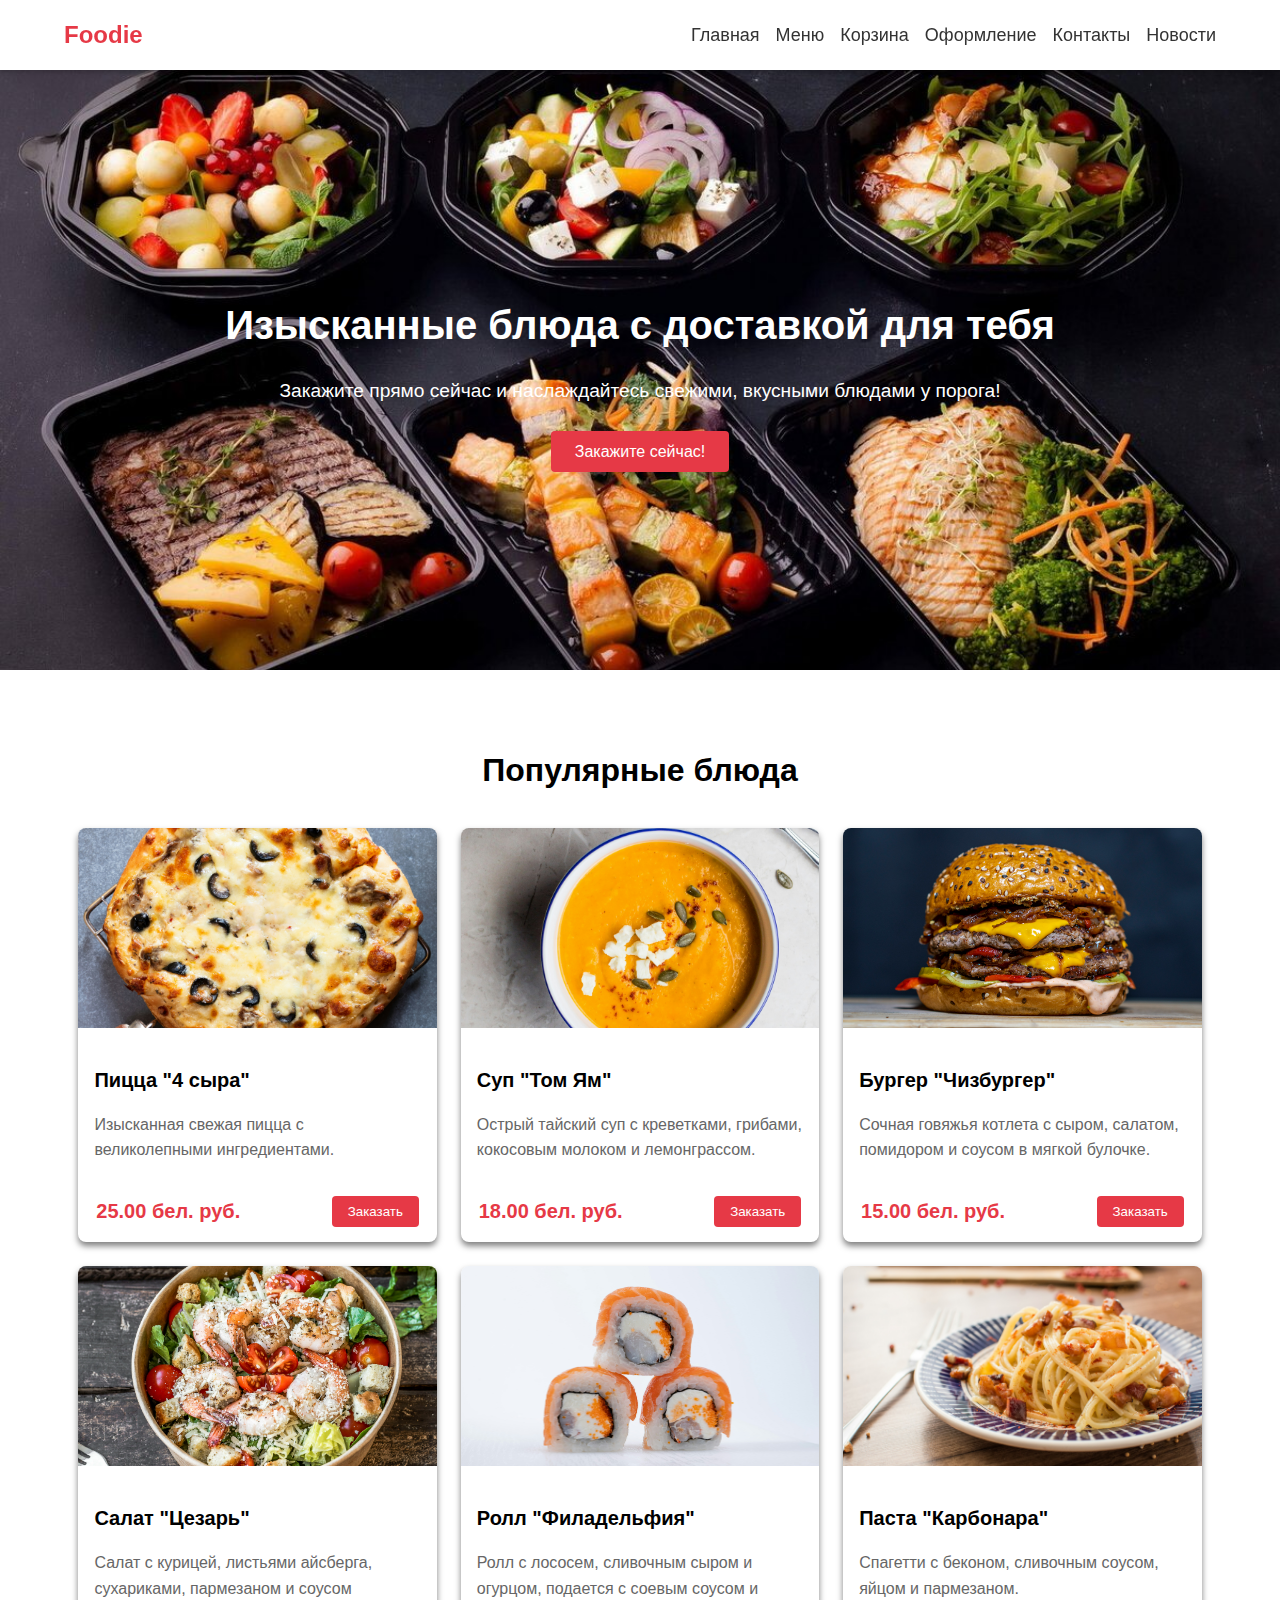
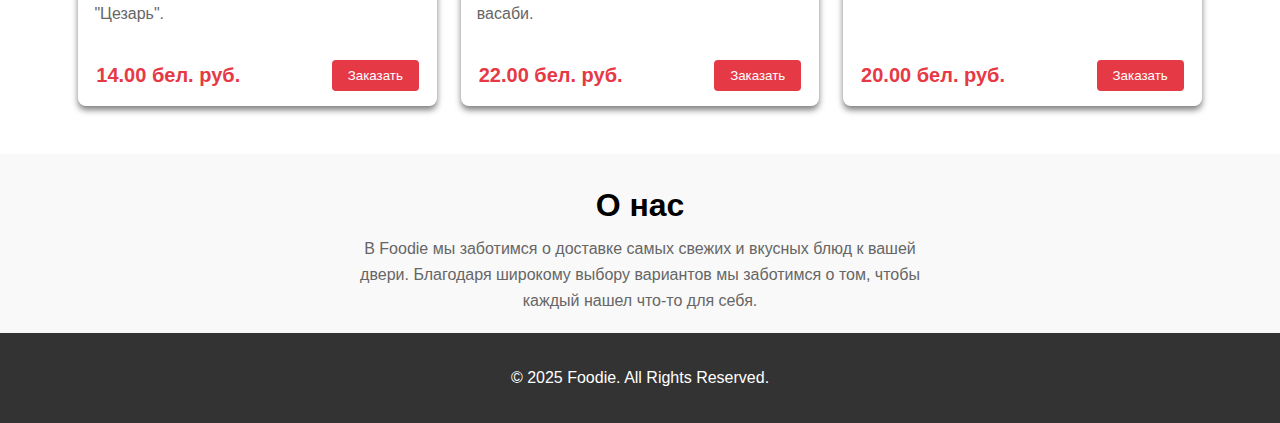
==== commit 1b3c34e7: "Добавление страницы новостей и тестовый вариант работы localStorage" ====
--- a/website/index.html
+++ b/website/index.html
@@ -26,6 +26,7 @@
                     <li><a class="menu__item" href="../website/pages/shoppingBasket.html">Корзина</a></li>
                     <li><a class="menu__item" href="../website/pages/order.html">Оформление</a></li>
                     <li><a class="menu__item" href="../website/pages/contacts.html">Контакты</a></li>
+                    <li><a class="menu__item" href="../website/pages/news.html">Новости</a></li>
                 </ul>
             </nav>
 
--- a/website/style.css
+++ b/website/style.css
@@ -257,7 +257,7 @@
         position: fixed;
         padding-top: 25px;
         top: 0;
-        left: -100%; /* Скрываем за пределами экрана */
+        left: -100%;
         width: 250px;
         height: 100%;
         background: #ffffff;
